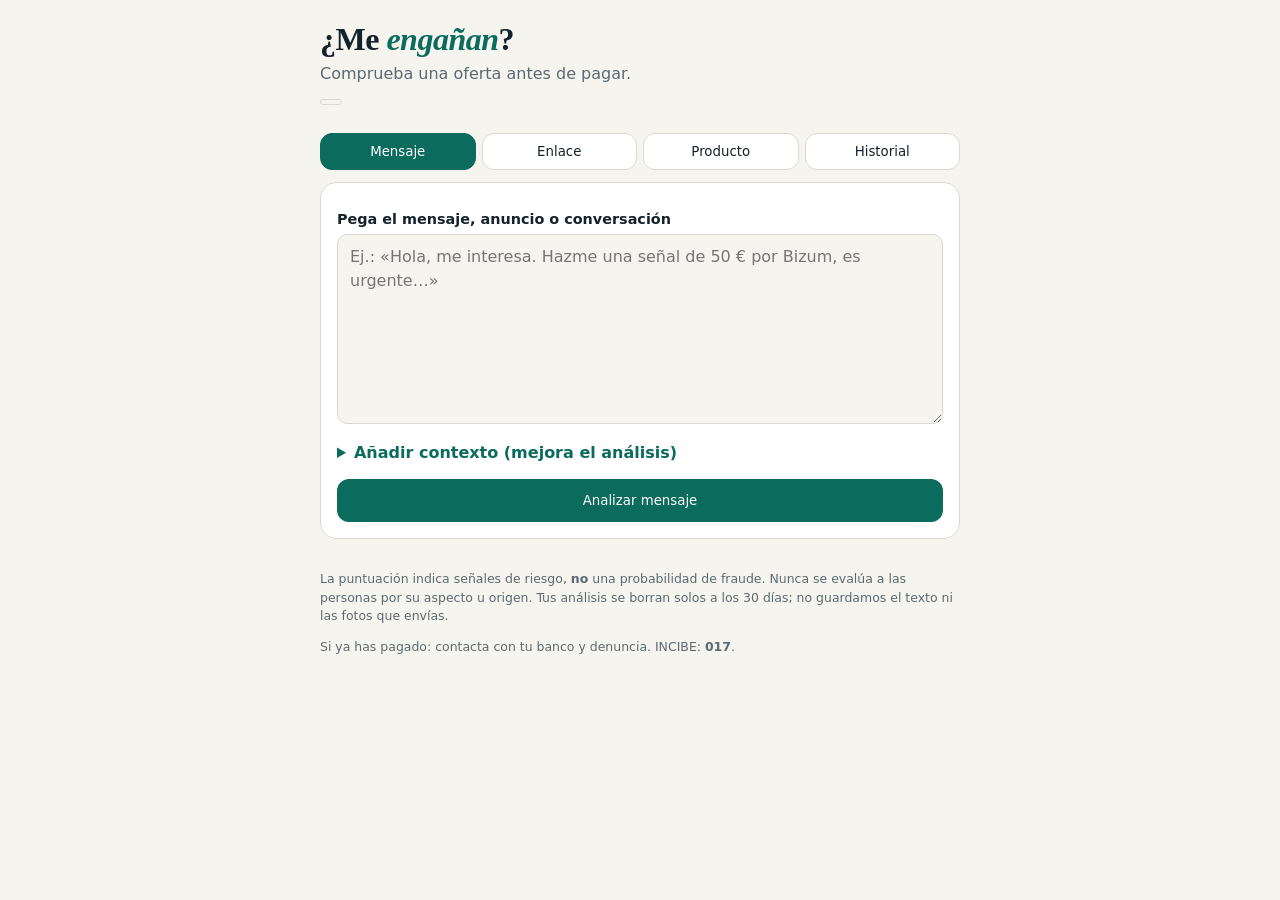
==== fraudguard/static/index.html @ 16d79687 "feat: MVP funcional — motor de riesgo, conexión a la API de Claude, análisis de mensaje/URL/imagen, " ====
<!doctype html>
<html lang="es">
<head>
<meta charset="utf-8">
<meta name="viewport" content="width=device-width,initial-scale=1,viewport-fit=cover">
<meta name="theme-color" content="#0b1d26">
<title>¿Me engañan?</title>
<link rel="manifest" href="manifest.webmanifest">
<link rel="stylesheet" href="styles.css">
</head>
<body>
<header class="top">
  <h1>¿Me <em>engañan</em>?</h1>
  <p class="tag">Comprueba una oferta antes de pagar.</p>
  <p id="aistate" class="chip" role="status"></p>
</header>

<nav class="tabs" role="tablist" aria-label="Qué quieres comprobar">
  <button role="tab" data-tab="text" aria-selected="true">Mensaje</button>
  <button role="tab" data-tab="url" aria-selected="false">Enlace</button>
  <button role="tab" data-tab="photo" aria-selected="false">Producto</button>
  <button role="tab" data-tab="history" aria-selected="false">Historial</button>
</nav>

<main>
  <section id="tab-text" class="panel">
    <label for="t-text">Pega el mensaje, anuncio o conversación</label>
    <textarea id="t-text" rows="7" maxlength="20000" placeholder="Ej.: «Hola, me interesa. Hazme una señal de 50 € por Bizum, es urgente…»"></textarea>
    <details class="more"><summary>Añadir contexto (mejora el análisis)</summary>
      <div class="grid">
        <label>Precio pedido (€)<input id="t-price" type="number" min="0" inputmode="decimal"></label>
        <label>Valor de referencia (€)<input id="t-ref" type="number" min="0" inputmode="decimal"></label>
        <label>Canal<select id="t-channel"><option value="">—</option><option>wallapop</option><option>vinted</option><option>milanuncios</option><option>marketplace</option><option>whatsapp</option><option>sms</option><option>email</option><option>web</option><option>otro</option></select></label>
      </div>
    </details>
    <button class="go" id="go-text">Analizar mensaje</button>
  </section>

  <section id="tab-url" class="panel" hidden>
    <label for="u-url">Pega el enlace sospechoso</label>
    <input id="u-url" type="url" inputmode="url" placeholder="https://…" autocomplete="off">
    <p class="hint">El enlace <b>no se abre en tu móvil</b>: lo examina el servidor de forma segura y pasiva.</p>
    <button class="go" id="go-url">Comprobar enlace</button>
  </section>

  <section id="tab-photo" class="panel" hidden>
    <p class="warn">Una foto <b>no puede certificar</b> que un producto sea auténtico. Esta herramienta señala indicios y qué comprobar; para confirmarlo hace falta un profesional.</p>
    <div class="shots" id="shots"></div>
    <div class="row">
      <label class="btn alt">📷 Hacer foto<input id="p-cam" type="file" accept="image/*" capture="environment" hidden></label>
      <label class="btn alt">🖼️ Elegir imagen<input id="p-file" type="file" accept="image/*" multiple hidden></label>
    </div>
    <div class="grid">
      <label>Marca anunciada<input id="p-brand" maxlength="80" placeholder="Rolex, Gucci, iPhone…"></label>
      <label>Precio pedido (€)<input id="p-price" type="number" min="0" inputmode="decimal"></label>
      <label>Valor de tienda (€)<input id="p-ref" type="number" min="0" inputmode="decimal"></label>
    </div>
    <label for="p-sit">¿Qué te han dicho? (situación, historia, forma de pago…)</label>
    <textarea id="p-sit" rows="3" maxlength="2000" placeholder="Me lo ofrece un desconocido por la calle, dice que es original y lo quiere en efectivo ya…"></textarea>
    <button class="go" id="go-photo">Analizar producto</button>
  </section>

  <section id="tab-history" class="panel" hidden>
    <div id="hist"></div>
    <button class="ghost" id="del-all">Borrar todo mi historial</button>
  </section>

  <p id="err" class="err" role="alert" hidden></p>
  <div id="busy" class="busy" hidden><span class="spin"></span> Analizando…</div>
  <article id="result" hidden></article>
</main>

<footer>
  <p>La puntuación indica señales de riesgo, <b>no</b> una probabilidad de fraude. Nunca se evalúa a las personas por su aspecto u origen. Tus análisis se borran solos a los <span id="ret">30</span> días; no guardamos el texto ni las fotos que envías.</p>
  <p>Si ya has pagado: contacta con tu banco y denuncia. INCIBE: <b>017</b>.</p>
</footer>
<script src="app.js" type="module"></script>
</body>
</html>
---- fraudguard/static/styles.css ----
:root{--bg:#f6f4ef;--fg:#13222b;--mut:#5b6a72;--card:#fff;--line:#dcd8cf;--acc:#0b6b5c;--bad:#b3261e;
--c-bajo:#2e7d32;--c-moderado:#a68500;--c-elevado:#d9730d;--c-alto:#c62828;--c-critico:#7b1fa2;--c-indeterminado:#546e7a}
@media(prefers-color-scheme:dark){:root{--bg:#0b1d26;--fg:#eef2f0;--mut:#9fb0b8;--card:#12303d;--line:#244553;--acc:#4fd1b5;--bad:#ff8a80;
--c-bajo:#66bb6a;--c-moderado:#e6c200;--c-elevado:#ff9a3c;--c-alto:#ff6b6b;--c-critico:#d58bff;--c-indeterminado:#90a4ae}}
*{box-sizing:border-box}
body{margin:0;background:var(--bg);color:var(--fg);font:16px/1.5 system-ui,-apple-system,"Segoe UI",sans-serif;padding:0 16px env(safe-area-inset-bottom)}
header,nav,main,footer{max-width:640px;margin:0 auto}
.top{padding:22px 0 6px}
h1{font:800 2rem/1.1 Georgia,"Times New Roman",serif;margin:0;letter-spacing:-.5px}
h1 em{color:var(--acc);font-style:italic}
.tag{margin:.3rem 0;color:var(--mut)}
.chip{display:inline-block;font-size:.78rem;padding:2px 10px;border-radius:99px;border:1px solid var(--line);color:var(--mut);margin:.2rem 0}
.chip.on{color:var(--acc);border-color:var(--acc)}
.tabs{display:flex;gap:6px;margin:12px auto;overflow-x:auto}
.tabs button{flex:1;padding:10px 8px;border:1px solid var(--line);background:var(--card);color:var(--fg);border-radius:12px;font:600 .95rem inherit;font-family:inherit;cursor:pointer}
.tabs button[aria-selected=true]{background:var(--acc);color:#fff;border-color:var(--acc)}
.panel{background:var(--card);border:1px solid var(--line);border-radius:16px;padding:16px}
label{display:block;font-weight:600;font-size:.9rem;margin:10px 0 4px}
textarea,input,select{width:100%;padding:10px 12px;border:1px solid var(--line);border-radius:10px;background:var(--bg);color:var(--fg);font:inherit}
textarea:focus,input:focus,select:focus,button:focus-visible{outline:3px solid var(--acc);outline-offset:1px}
.grid{display:grid;grid-template-columns:repeat(auto-fit,minmax(150px,1fr));gap:10px}
.more{margin:10px 0}.more summary{cursor:pointer;color:var(--acc);font-weight:600}
.hint{color:var(--mut);font-size:.88rem}
.warn{background:rgba(217,115,13,.12);border-left:4px solid var(--c-elevado);padding:8px 12px;border-radius:8px;font-size:.9rem;margin:0 0 10px}
.go,.btn{display:block;width:100%;margin-top:14px;padding:14px;border:0;border-radius:12px;background:var(--acc);color:#fff;font:700 1.05rem inherit;font-family:inherit;text-align:center;cursor:pointer}
.btn.alt{background:transparent;color:var(--acc);border:2px solid var(--acc);margin:0;padding:12px}
.row{display:grid;grid-template-columns:1fr 1fr;gap:10px;margin:10px 0}
.ghost{background:none;border:1px solid var(--line);color:var(--bad);padding:10px;border-radius:10px;margin-top:12px;font:inherit;cursor:pointer}
.shots{display:flex;gap:8px;flex-wrap:wrap}
.shots div{position:relative}.shots img{width:84px;height:84px;object-fit:cover;border-radius:10px;border:1px solid var(--line)}
.shots button{position:absolute;top:-6px;right:-6px;border:0;border-radius:99px;width:24px;height:24px;background:var(--bad);color:#fff;cursor:pointer}
.err{background:rgba(179,38,30,.12);border:1px solid var(--bad);color:var(--bad);padding:10px 12px;border-radius:10px}
.busy{text-align:center;padding:18px;color:var(--mut)}
.spin{display:inline-block;width:18px;height:18px;border:3px solid var(--line);border-top-color:var(--acc);border-radius:50%;animation:s .8s linear infinite;vertical-align:-4px}
@keyframes s{to{transform:rotate(360deg)}}
#result{margin-top:14px;background:var(--card);border:1px solid var(--line);border-radius:16px;padding:18px}
.gauge{text-align:center}
.gauge svg{width:230px;max-width:80%}
.gauge .n{font:800 2.6rem/1 Georgia,serif}
.gauge .b{font-weight:800;font-size:1.15rem;margin-top:2px}
.band-bajo{color:var(--c-bajo)}.band-moderado{color:var(--c-moderado)}.band-elevado{color:var(--c-elevado)}.band-alto{color:var(--c-alto)}.band-critico{color:var(--c-critico)}.band-indeterminado{color:var(--c-indeterminado)}
.conf{font-size:.85rem;color:var(--mut);margin:6px 0 2px;text-align:center}
.meter{height:6px;background:var(--line);border-radius:9px;overflow:hidden}.meter i{display:block;height:100%;background:var(--acc)}
h2{font-size:1rem;margin:18px 0 6px}
ul.sig{list-style:none;padding:0;margin:0}
ul.sig li{border:1px solid var(--line);border-radius:10px;padding:8px 10px;margin:6px 0}
ul.sig .t{font-weight:700}.ev{font-size:.85rem;color:var(--mut);margin-top:2px;word-break:break-word}
ul.sig .bar{height:4px;background:var(--line);border-radius:9px;margin-top:6px}.bar i{display:block;height:100%;border-radius:9px;background:var(--c-elevado)}
ul.plain{padding-left:1.1rem;margin:0}ul.plain li{margin:4px 0}
.good li{border-color:var(--c-bajo)}
.actions{display:flex;gap:8px;flex-wrap:wrap;margin-top:14px}.actions a,.actions button{flex:1;min-width:120px;text-align:center;padding:10px;border:1px solid var(--line);border-radius:10px;background:none;color:var(--fg);font:inherit;text-decoration:none;cursor:pointer}
.hrow{display:flex;gap:10px;align-items:center;border-bottom:1px solid var(--line);padding:10px 0;cursor:pointer}
.hrow b{min-width:48px;text-align:center;font-size:1.2rem}.hrow small{color:var(--mut);display:block}
footer{color:var(--mut);font-size:.78rem;padding:18px 0 28px}
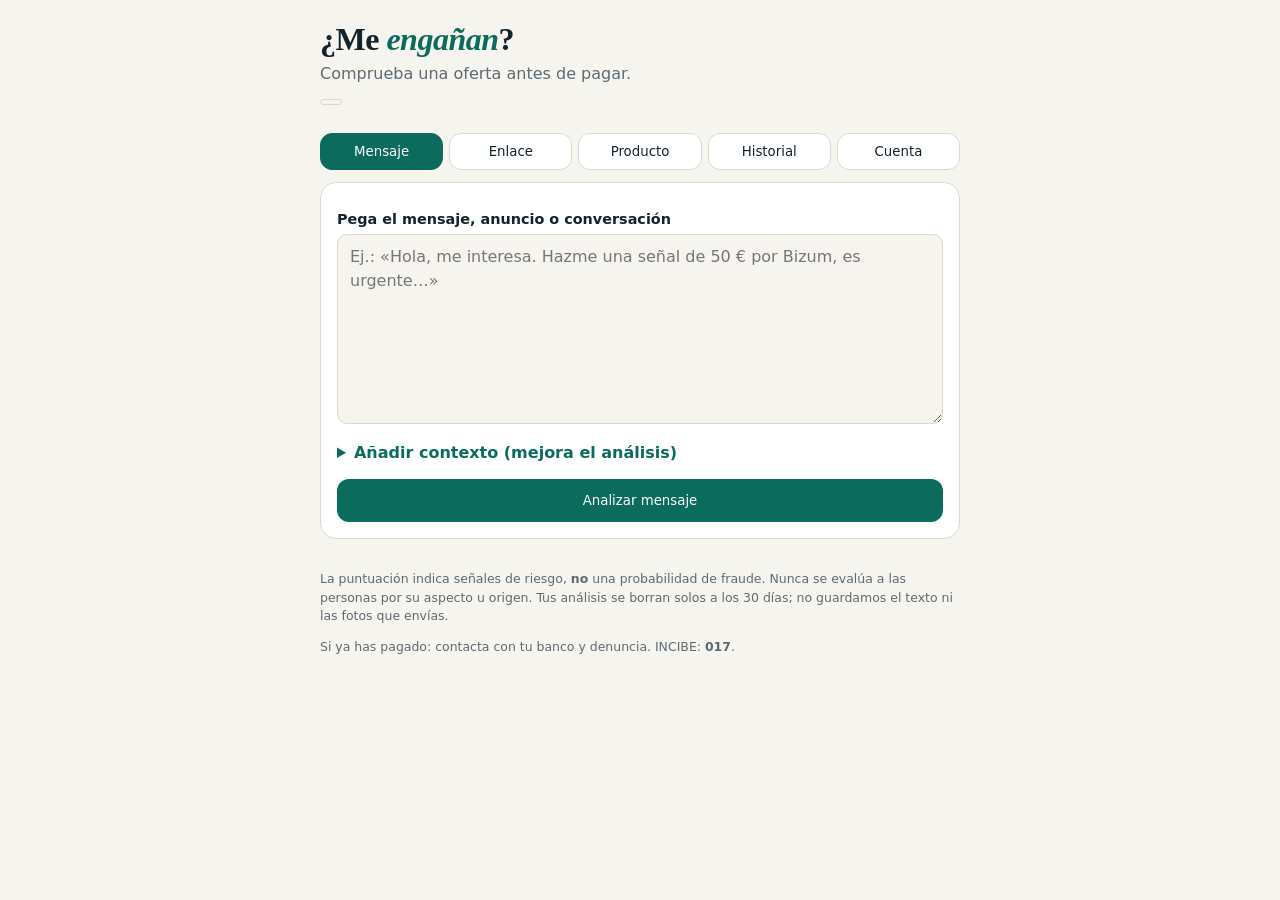
==== commit ed6e9e31: "feat: cuentas, planes/cuotas, claves de API, panel admin, PDF nativo y guía de comprobación por cate" ====
--- a/fraudguard/static/index.html
+++ b/fraudguard/static/index.html
@@ -20,6 +20,7 @@
   <button role="tab" data-tab="url" aria-selected="false">Enlace</button>
   <button role="tab" data-tab="photo" aria-selected="false">Producto</button>
   <button role="tab" data-tab="history" aria-selected="false">Historial</button>
+  <button role="tab" data-tab="account" aria-selected="false">Cuenta</button>
 </nav>
 
 <main>
@@ -51,6 +52,7 @@
       <label class="btn alt">🖼️ Elegir imagen<input id="p-file" type="file" accept="image/*" multiple hidden></label>
     </div>
     <div class="grid">
+      <label>Tipo de producto<select id="p-cat"><option value="">Detectar</option><option value="reloj">Reloj</option><option value="bolso">Bolso / complemento</option><option value="joya_oro">Joya de oro o plata</option><option value="gemas">Diamante / piedra</option><option value="movil">Móvil</option><option value="electronica">Consola / electrónica</option><option value="calzado_ropa">Zapatillas / ropa</option><option value="perfume">Perfume</option><option value="gafas">Gafas</option></select></label>
       <label>Marca anunciada<input id="p-brand" maxlength="80" placeholder="Rolex, Gucci, iPhone…"></label>
       <label>Precio pedido (€)<input id="p-price" type="number" min="0" inputmode="decimal"></label>
       <label>Valor de tienda (€)<input id="p-ref" type="number" min="0" inputmode="decimal"></label>
@@ -65,6 +67,26 @@
     <button class="ghost" id="del-all">Borrar todo mi historial</button>
   </section>
 
+  <section id="tab-account" class="panel" hidden>
+    <div id="acc-out">
+      <label for="a-email">Email</label><input id="a-email" type="email" autocomplete="email">
+      <label for="a-pw">Contraseña (mín. 10 caracteres)</label><input id="a-pw" type="password" autocomplete="current-password">
+      <div class="row"><button class="btn" id="a-login">Entrar</button><button class="btn alt" id="a-register" type="button">Crear cuenta</button></div>
+      <p class="hint">Con cuenta conservas tu historial en cualquier dispositivo y puedes crear claves de API. Sin cuenta, el historial depende de este navegador.</p>
+    </div>
+    <div id="acc-in" hidden>
+      <p><b id="a-who"></b> · <span id="a-plan"></span></p>
+      <p class="hint" id="a-usage"></p>
+      <h2>Claves de API</h2>
+      <p class="hint">Úsalas con <code>Authorization: Bearer fg_…</code> en <code>/api/analyze/text|url|image</code>.</p>
+      <div id="a-keys"></div>
+      <div class="row"><input id="a-keylabel" maxlength="60" placeholder="Nombre de la clave"><button class="btn alt" id="a-newkey" type="button">Crear clave</button></div>
+      <p id="a-newkeyout" class="ev" role="status"></p>
+      <p><a id="a-admin" href="admin.html" hidden>Panel de administración</a></p>
+      <button class="ghost" id="a-logout">Cerrar sesión</button>
+    </div>
+  </section>
+
   <p id="err" class="err" role="alert" hidden></p>
   <div id="busy" class="busy" hidden><span class="spin"></span> Analizando…</div>
   <article id="result" hidden></article>
